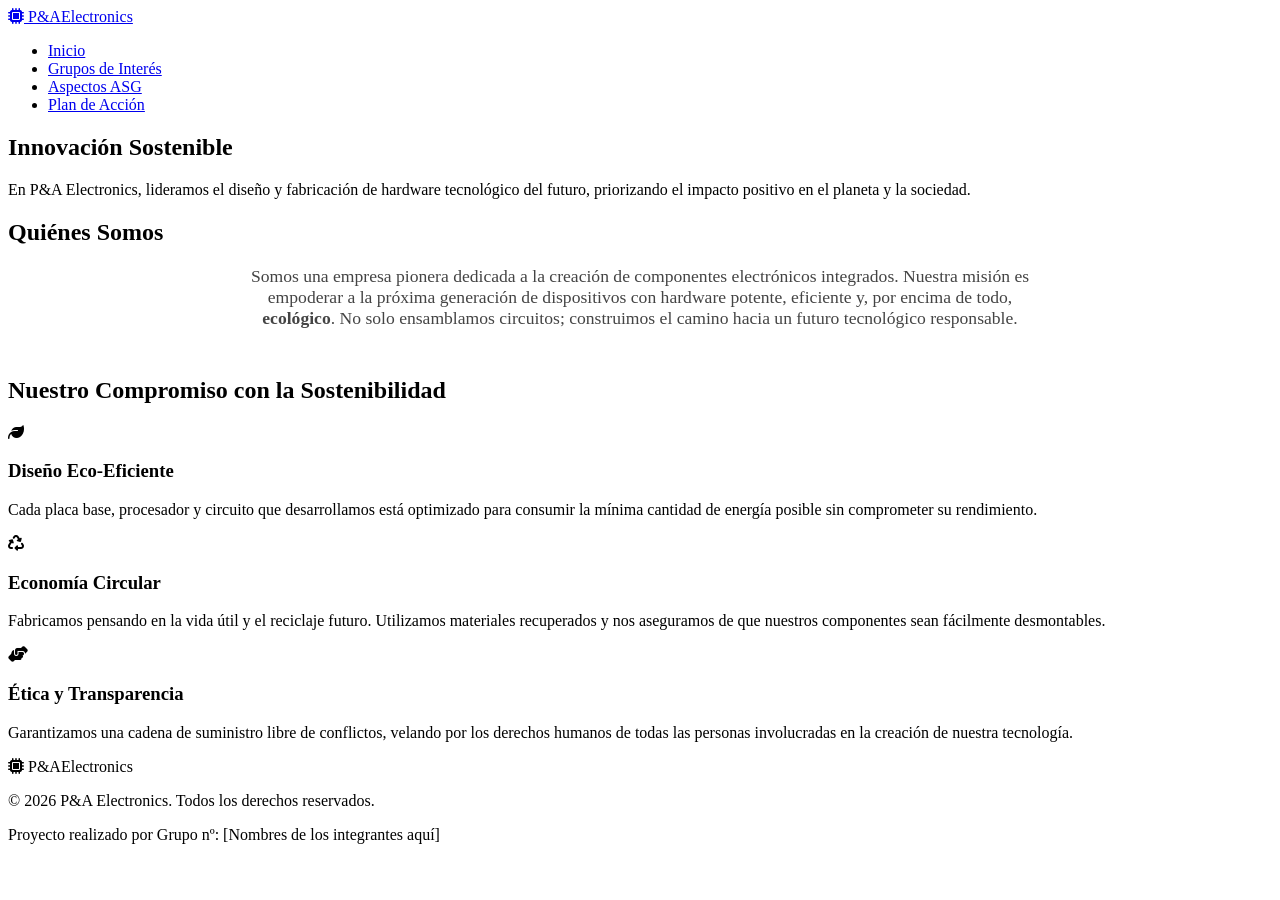
==== index.html @ ec5d603c "feat: añadir página principal (index.html)" ====
<!DOCTYPE html>
<html lang="es">
<head>
    <meta charset="UTF-8">
    <meta name="viewport" content="width=device-width, initial-scale=1.0">
    <meta name="author" content="Grupo nº">
    <meta name="description" content="Plan de Sostenibilidad de P&A Electronics">
    <title>ActFinalUd03_SASP</title>
    <link rel="stylesheet" href="css/style.css">
    <!-- Icon fonts for better visuals -->
    <link rel="stylesheet" href="https://cdnjs.cloudflare.com/ajax/libs/font-awesome/6.4.0/css/all.min.css">
</head>
<body>
    <header>
        <div class="nav-container">
            <a href="index.html" class="logo">
                <i class="fa-solid fa-microchip"></i> P&A<span>Electronics</span>
            </a>
            <nav>
                <ul>
                    <li><a href="index.html" class="active">Inicio</a></li>
                    <li><a href="grupos.html">Grupos de Interés</a></li>
                    <li><a href="asg.html">Aspectos ASG</a></li>
                    <li><a href="plan.html">Plan de Acción</a></li>
                </ul>
            </nav>
        </div>
    </header>

    <main>
        <div class="container">
            <section class="hero">
                <div class="hero-content">
                    <h1>Innovación <span>Sostenible</span></h1>
                    <p>En P&A Electronics, lideramos el diseño y fabricación de hardware tecnológico del futuro, priorizando el impacto positivo en el planeta y la sociedad.</p>
                </div>
            </section>

            <section class="about-us">
                <h2 class="section-title">Quiénes Somos</h2>
                <div class="card" style="margin-bottom: 3rem; text-align: center;">
                    <p style="font-size: 1.1rem; max-width: 800px; margin: 0 auto; color: #444;">
                        Somos una empresa pionera dedicada a la creación de componentes electrónicos integrados. Nuestra misión es empoderar a la próxima generación de dispositivos con hardware potente, eficiente y, por encima de todo, <strong>ecológico</strong>. 
                        No solo ensamblamos circuitos; construimos el camino hacia un futuro tecnológico responsable.
                    </p>
                </div>

                <h2 class="section-title">Nuestro Compromiso con la Sostenibilidad</h2>
                <div class="grid">
                    <div class="card">
                        <div class="card-icon">
                            <i class="fa-solid fa-leaf"></i>
                        </div>
                        <h3>Diseño Eco-Eficiente</h3>
                        <p>Cada placa base, procesador y circuito que desarrollamos está optimizado para consumir la mínima cantidad de energía posible sin comprometer su rendimiento.</p>
                    </div>
                    
                    <div class="card">
                        <div class="card-icon">
                            <i class="fa-solid fa-recycle"></i>
                        </div>
                        <h3>Economía Circular</h3>
                        <p>Fabricamos pensando en la vida útil y el reciclaje futuro. Utilizamos materiales recuperados y nos aseguramos de que nuestros componentes sean fácilmente desmontables.</p>
                    </div>

                    <div class="card">
                        <div class="card-icon">
                            <i class="fa-solid fa-handshake-angle"></i>
                        </div>
                        <h3>Ética y Transparencia</h3>
                        <p>Garantizamos una cadena de suministro libre de conflictos, velando por los derechos humanos de todas las personas involucradas en la creación de nuestra tecnología.</p>
                    </div>
                </div>
            </section>
        </div>
    </main>

    <footer>
        <div class="footer-content">
            <div class="logo" style="justify-content: center;">
                <i class="fa-solid fa-microchip"></i> P&A<span>Electronics</span>
            </div>
            <p>&copy; 2026 P&A Electronics. Todos los derechos reservados.</p>
            <p class="team-members">Proyecto realizado por Grupo nº: [Nombres de los integrantes aquí]</p>
        </div>
    </footer>
</body>
</html>
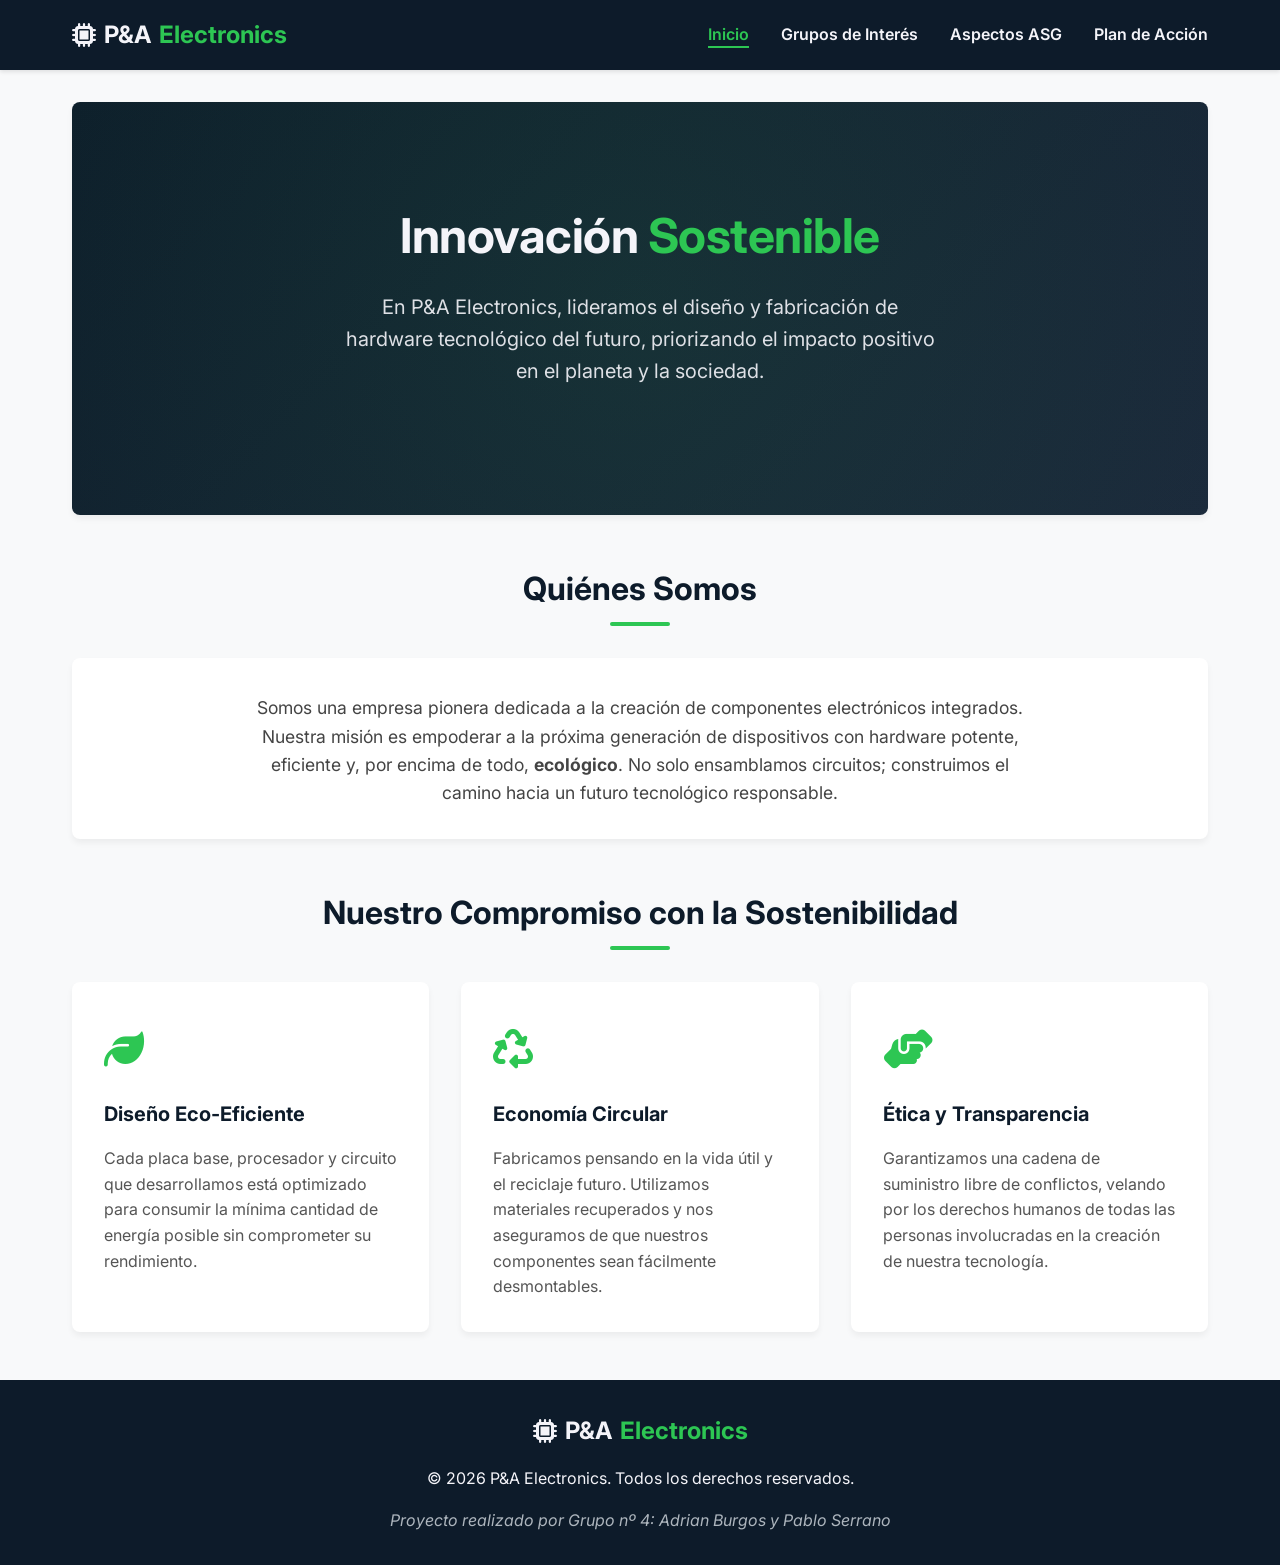
==== commit a1f9952d: "chore: actualizar metadatos autoria y pie de página integrado (Grupo 4)" ====
--- a/index.html
+++ b/index.html
@@ -3,7 +3,7 @@
 <head>
     <meta charset="UTF-8">
     <meta name="viewport" content="width=device-width, initial-scale=1.0">
-    <meta name="author" content="Grupo nº">
+    <meta name="author" content="Grupo nº 4">
     <meta name="description" content="Plan de Sostenibilidad de P&A Electronics">
     <title>ActFinalUd03_SASP</title>
     <link rel="stylesheet" href="css/style.css">
@@ -81,7 +81,7 @@
                 <i class="fa-solid fa-microchip"></i> P&A<span>Electronics</span>
             </div>
             <p>&copy; 2026 P&A Electronics. Todos los derechos reservados.</p>
-            <p class="team-members">Proyecto realizado por Grupo nº: [Nombres de los integrantes aquí]</p>
+            <p class="team-members">Proyecto realizado por Grupo nº 4: Adrian Burgos y Pablo Serrano</p>
         </div>
     </footer>
 </body>
--- a/css/style.css
+++ b/css/style.css
@@ -0,0 +1,353 @@
+@import url('https://fonts.googleapis.com/css2?family=Inter:wght@300;400;600;700&display=swap');
+
+:root {
+  /* Tech & Sustainability Palette */
+  --primary-color: #0d1b2a; /* Deep tech blue */
+  --secondary-color: #1b263b; /* Lighter tech blue */
+  --accent-color: #2dc653; /* Vibrant eco green */
+  --accent-hover: #208b3a; 
+  --text-dark: #333333;
+  --text-light: #f4f4f9;
+  --bg-color: #f8f9fa;
+  --card-bg: #ffffff;
+  --border-color: #e0e0e0;
+  
+  --transition-speed: 0.3s;
+  --border-radius: 8px;
+  --box-shadow: 0 4px 6px rgba(0, 0, 0, 0.05);
+  --box-shadow-hover: 0 10px 15px rgba(0, 0, 0, 0.1);
+}
+
+* {
+  margin: 0;
+  padding: 0;
+  box-sizing: border-box;
+}
+
+body {
+  font-family: 'Inter', sans-serif;
+  background-color: var(--bg-color);
+  color: var(--text-dark);
+  line-height: 1.6;
+  display: flex;
+  flex-direction: column;
+  min-height: 100vh;
+}
+
+/* Header & Navigation */
+header {
+  background-color: var(--primary-color);
+  color: var(--text-light);
+  padding: 1rem 0;
+  position: sticky;
+  top: 0;
+  z-index: 1000;
+  box-shadow: 0 2px 4px rgba(0,0,0,0.1);
+}
+
+.nav-container {
+  max-width: 1200px;
+  margin: 0 auto;
+  display: flex;
+  justify-content: space-between;
+  align-items: center;
+  padding: 0 2rem;
+}
+
+.logo {
+  font-size: 1.5rem;
+  font-weight: 700;
+  display: flex;
+  align-items: center;
+  gap: 0.5rem;
+  text-decoration: none;
+  color: var(--text-light);
+}
+
+.logo span {
+  color: var(--accent-color);
+}
+
+nav ul {
+  list-style: none;
+  display: flex;
+  gap: 2rem;
+}
+
+nav a {
+  color: var(--text-light);
+  text-decoration: none;
+  font-weight: 600;
+  font-size: 1rem;
+  transition: color var(--transition-speed) ease;
+  padding-bottom: 0.25rem;
+  position: relative;
+}
+
+nav a::after {
+  content: '';
+  position: absolute;
+  width: 0;
+  height: 2px;
+  bottom: 0;
+  left: 0;
+  background-color: var(--accent-color);
+  transition: width var(--transition-speed) ease;
+}
+
+nav a:hover {
+  color: var(--accent-color);
+}
+
+nav a:hover::after,
+nav a.active::after {
+  width: 100%;
+}
+
+nav a.active {
+  color: var(--accent-color);
+}
+
+/* Main Content area */
+main {
+  flex: 1;
+}
+
+.container {
+  max-width: 1200px;
+  margin: 2rem auto;
+  padding: 0 2rem;
+}
+
+/* Hero Section */
+.hero {
+  background: linear-gradient(135deg, var(--primary-color), var(--secondary-color));
+  color: var(--text-light);
+  text-align: center;
+  padding: 6rem 2rem;
+  border-radius: var(--border-radius);
+  margin-bottom: 3rem;
+  box-shadow: var(--box-shadow);
+  position: relative;
+  overflow: hidden;
+}
+
+.hero::before {
+  content: '';
+  position: absolute;
+  top: -50%;
+  left: -50%;
+  width: 200%;
+  height: 200%;
+  background: radial-gradient(circle, rgba(45,198,83,0.1) 0%, rgba(0,0,0,0) 70%);
+  z-index: 1;
+}
+
+.hero-content {
+  position: relative;
+  z-index: 2;
+}
+
+.hero h1 {
+  font-size: 3rem;
+  margin-bottom: 1rem;
+  letter-spacing: -0.5px;
+}
+
+.hero h1 span {
+  color: var(--accent-color);
+}
+
+.hero p {
+  font-size: 1.25rem;
+  max-width: 600px;
+  margin: 0 auto 2rem auto;
+  opacity: 0.9;
+}
+
+/* Sections and Cards */
+.section-title {
+  text-align: center;
+  font-size: 2rem;
+  margin-bottom: 2rem;
+  color: var(--primary-color);
+  position: relative;
+}
+
+.section-title::after {
+  content: '';
+  display: block;
+  width: 60px;
+  height: 4px;
+  background-color: var(--accent-color);
+  margin: 0.5rem auto 0;
+  border-radius: 2px;
+}
+
+.grid {
+  display: grid;
+  grid-template-columns: repeat(auto-fit, minmax(280px, 1fr));
+  gap: 2rem;
+  margin-bottom: 3rem;
+}
+
+.card {
+  background-color: var(--card-bg);
+  border-radius: var(--border-radius);
+  padding: 2rem;
+  box-shadow: var(--box-shadow);
+  transition: transform var(--transition-speed) ease, box-shadow var(--transition-speed) ease;
+  border-top: 4px solid transparent;
+}
+
+.card:hover {
+  transform: translateY(-5px);
+  box-shadow: var(--box-shadow-hover);
+  border-top-color: var(--accent-color);
+}
+
+.card-icon {
+  font-size: 2.5rem;
+  color: var(--accent-color);
+  margin-bottom: 1rem;
+}
+
+.card h3 {
+  font-size: 1.25rem;
+  margin-bottom: 1rem;
+  color: var(--primary-color);
+}
+
+.card p {
+  color: #555;
+}
+
+/* Specific Styles */
+.highlight {
+  color: var(--accent-color);
+  font-weight: 600;
+}
+
+.ods-container {
+  display: flex;
+  gap: 1rem;
+  justify-content: center;
+  margin-top: 1.5rem;
+}
+
+.ods-badge {
+  background-color: var(--secondary-color);
+  color: var(--text-light);
+  padding: 0.5rem 1rem;
+  border-radius: 20px;
+  font-size: 0.9rem;
+  font-weight: 600;
+  display: inline-flex;
+  align-items: center;
+  gap: 0.5rem;
+  border: 1px solid var(--accent-color);
+}
+
+/* Tables for Indicators */
+table {
+  width: 100%;
+  border-collapse: collapse;
+  margin: 2rem 0;
+  background-color: var(--card-bg);
+  box-shadow: var(--box-shadow);
+  border-radius: var(--border-radius);
+  overflow: hidden;
+}
+
+th, td {
+  padding: 1.25rem;
+  text-align: left;
+}
+
+th {
+  background-color: var(--primary-color);
+  color: var(--text-light);
+  font-weight: 600;
+}
+
+tr:nth-child(even) {
+  background-color: #f1f3f5;
+}
+
+tr:hover {
+  background-color: #e9ecef;
+}
+
+/* Footer */
+footer {
+  background-color: var(--primary-color);
+  color: var(--text-light);
+  text-align: center;
+  padding: 2rem 1rem;
+  margin-top: auto;
+}
+
+.footer-content {
+  display: flex;
+  flex-direction: column;
+  align-items: center;
+  gap: 1rem;
+}
+
+.team-members {
+  font-style: italic;
+  color: #adb5bd;
+}
+
+/* Responsive */
+@media (max-width: 768px) {
+  .nav-container {
+    flex-direction: column;
+    gap: 1rem;
+    padding: 0 1rem;
+  }
+  
+  nav ul {
+    flex-wrap: wrap;
+    justify-content: center;
+    gap: 1rem;
+    padding-bottom: 0.5rem;
+  }
+  
+  .hero {
+    padding: 3rem 1.5rem;
+  }
+
+  .hero h1 {
+    font-size: 2.2rem;
+  }
+  
+  .section-title {
+    font-size: 1.75rem;
+  }
+  
+  .card {
+    padding: 1.5rem;
+  }
+  
+  .table-wrapper {
+    overflow-x: auto;
+    display: block;
+    width: 100%;
+  }
+
+  th, td {
+    padding: 0.8rem;
+    font-size: 0.9rem;
+  }
+}
+
+@media (max-width: 480px) {
+  .hero h1 {
+    font-size: 1.8rem;
+  }
+  
+  .grid {
+    grid-template-columns: 1fr;
+  }
+}
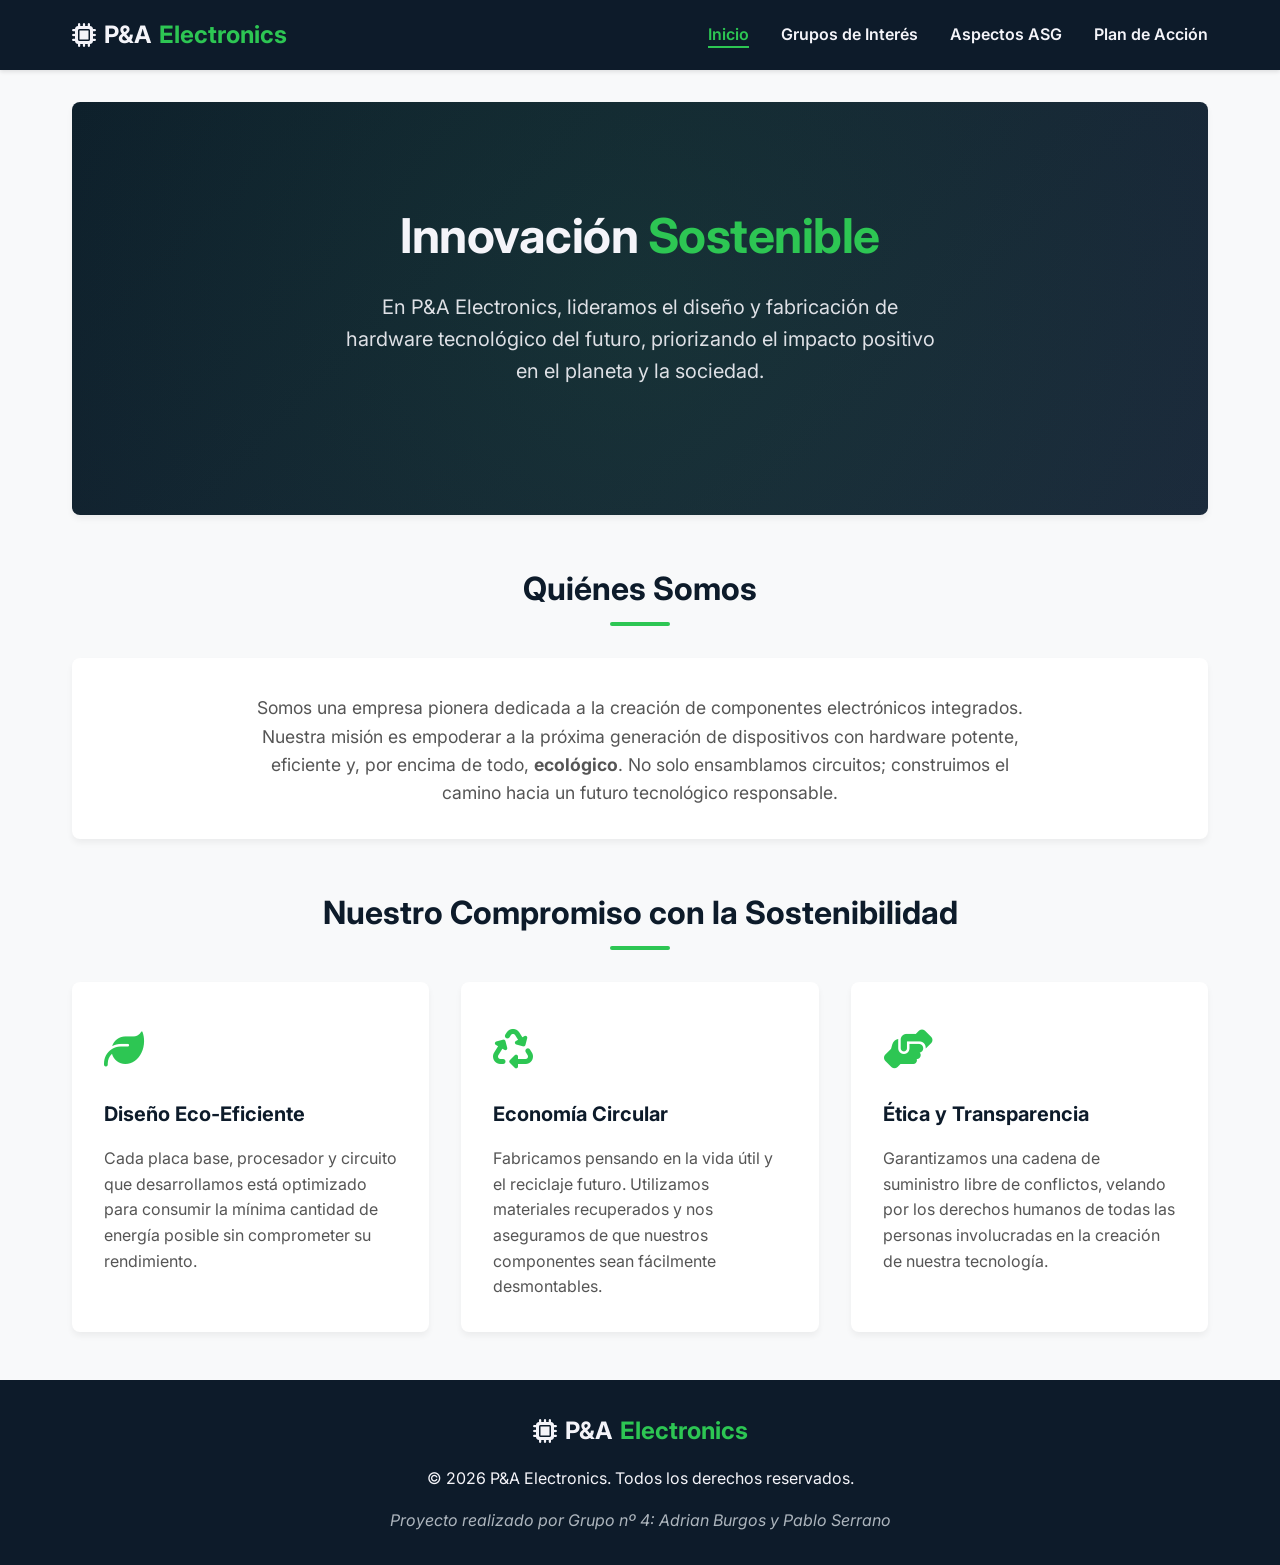
==== commit ff683c0f: "refactor: extraer estilos en línea a clases CSS independientes" ====
--- a/index.html
+++ b/index.html
@@ -38,8 +38,8 @@
 
             <section class="about-us">
                 <h2 class="section-title">Quiénes Somos</h2>
-                <div class="card" style="margin-bottom: 3rem; text-align: center;">
-                    <p style="font-size: 1.1rem; max-width: 800px; margin: 0 auto; color: #444;">
+                <div class="card mb-3 text-center">
+                    <p class="about-text mx-auto">
                         Somos una empresa pionera dedicada a la creación de componentes electrónicos integrados. Nuestra misión es empoderar a la próxima generación de dispositivos con hardware potente, eficiente y, por encima de todo, <strong>ecológico</strong>. 
                         No solo ensamblamos circuitos; construimos el camino hacia un futuro tecnológico responsable.
                     </p>
@@ -77,7 +77,7 @@
 
     <footer>
         <div class="footer-content">
-            <div class="logo" style="justify-content: center;">
+            <div class="logo justify-center">
                 <i class="fa-solid fa-microchip"></i> P&A<span>Electronics</span>
             </div>
             <p>&copy; 2026 P&A Electronics. Todos los derechos reservados.</p>
--- a/css/style.css
+++ b/css/style.css
@@ -228,6 +228,64 @@
   font-weight: 600;
 }
 
+/* Helper and Refactored Classes */
+.text-center { text-align: center; }
+.mb-3 { margin-bottom: 3rem; }
+.mb-1-5 { margin-bottom: 1.5rem; }
+.mx-auto { margin-left: auto; margin-right: auto; }
+.flex-column { display: flex; flex-direction: column; }
+.gap-1-5 { gap: 1.5rem; }
+.justify-center { justify-content: center; }
+.text-primary { color: var(--primary-color); }
+
+.about-text {
+  font-size: 1.1rem;
+  max-width: 800px;
+  color: #444;
+}
+
+.page-header-text {
+  font-size: 1.1rem;
+  color: #555;
+  max-width: 700px;
+}
+
+.grid-wide {
+  grid-template-columns: repeat(auto-fit, minmax(300px, 1fr));
+}
+
+.card-environmental { border-top-color: #2dc653; }
+.icon-environmental { color: #2dc653; }
+.check-environmental { color: var(--accent-color); }
+
+.card-social { border-top-color: #f77f00; }
+.icon-social { color: #f77f00; }
+.check-social { color: #f77f00; }
+
+.card-governance { border-top-color: #0077b6; }
+.icon-governance { color: #0077b6; }
+.check-governance { color: #0077b6; }
+
+.card-list { list-style: none; padding: 0; }
+.card-list-item { margin-bottom: 1rem; }
+.card-list-desc { font-size: 0.95rem; margin-top: 0.5rem; }
+
+.plan-wrapper {
+  background-color: var(--card-bg);
+  padding: 2rem;
+  border-radius: var(--border-radius);
+  box-shadow: var(--box-shadow);
+}
+.plan-icon { color: var(--accent-color); }
+.plan-title { color: var(--primary-color); }
+.plan-step {
+  border-left: 4px solid var(--accent-color);
+  padding-left: 1rem;
+}
+.plan-step-title { font-size: 1.2rem; }
+.plan-step-desc { color: #555; margin-top: 0.5rem; }
+.plan-footer-text { color: #555; font-size: 0.95rem; }
+
 .ods-container {
   display: flex;
   gap: 1rem;
